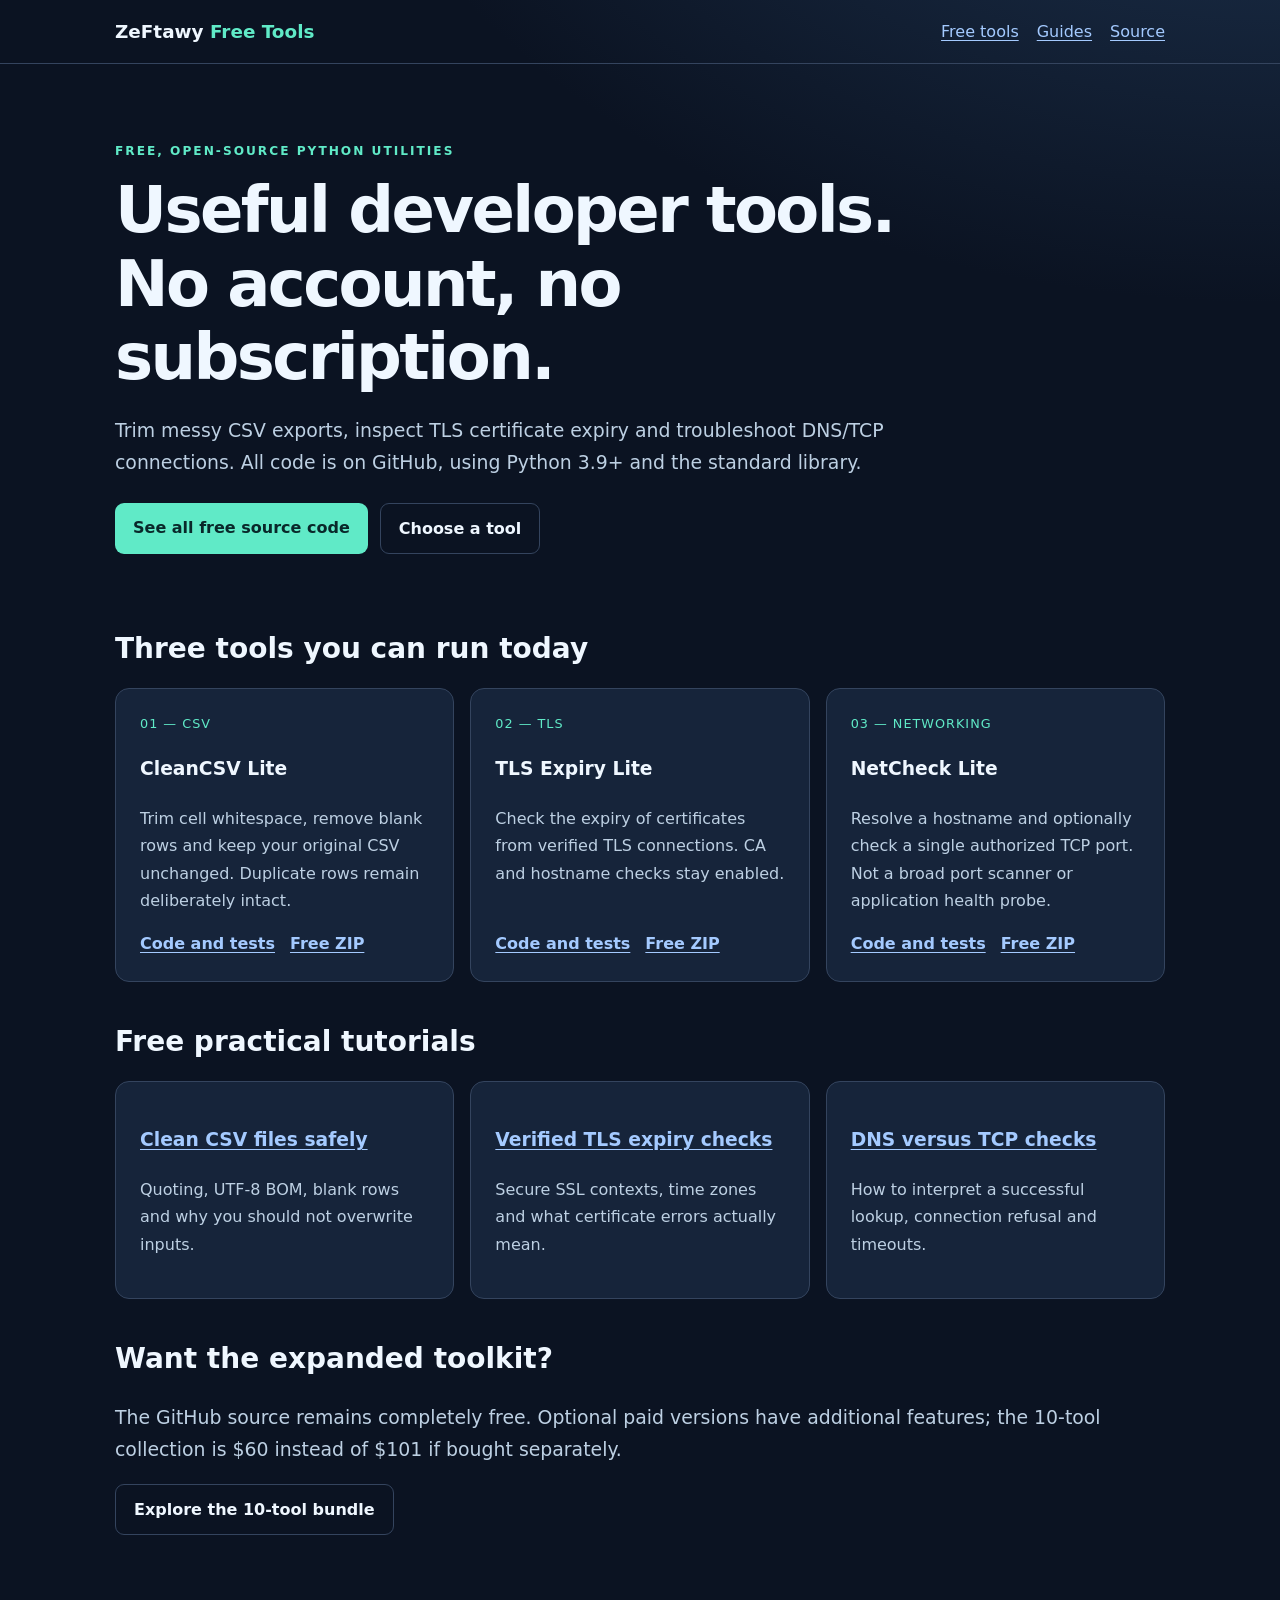
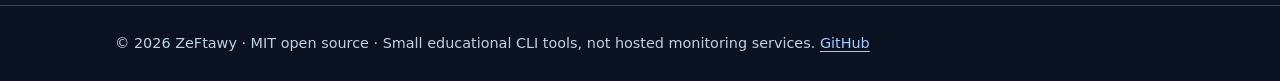
==== docs/index.html @ bc333ef1 "Add developer tutorials and GitHub Pages-ready tool showcase" ====
<!doctype html><html lang="en"><head><meta charset="utf-8"><meta name="viewport" content="width=device-width,initial-scale=1"><title>Free Python Tools — CSV Cleaner, TLS Expiry Checker, DNS TCP Diagnostics</title><meta name="description" content="Three fully free open-source Python command-line tools. CSV cleanup, verified TLS expiry and DNS/TCP diagnostics, no registration required."><meta name="robots" content="index,follow"><link rel="canonical" href="https://karimzeftawy.github.io/zeftawy-free-tools/"><link rel="stylesheet" href="styles.css"><meta property="og:title" content="Free Python Tools — CSV Cleaner, TLS Expiry Checker, DNS TCP Diagnostics"><meta property="og:description" content="Three fully free open-source Python command-line tools. CSV cleanup, verified TLS expiry and DNS/TCP diagnostics, no registration required."></head><body><header class="top"><div class="wrap"><a href="./" class="brand">ZeFtawy <span>Free Tools</span></a><nav><a href="./#tools">Free tools</a><a href="./#guides">Guides</a><a href="https://github.com/karimzeftawy/zeftawy-free-tools">Source</a></nav></div></header><main class="wrap">
<div class="hero"><p class="eyebrow">Free, open-source Python utilities</p><h1>Useful developer tools. No account, no subscription.</h1><p class="lead">Trim messy CSV exports, inspect TLS certificate expiry and troubleshoot DNS/TCP connections. All code is on GitHub, using Python 3.9+ and the standard library.</p><div class="buttons"><a class="button" href="https://github.com/karimzeftawy/zeftawy-free-tools">See all free source code</a><a class="button alt" href="#tools">Choose a tool</a></div></div>
<section id="tools"><h2>Three tools you can run today</h2><div class="cards">
<div class="card"><div class="label">01 — CSV</div><h3>CleanCSV Lite</h3><p>Trim cell whitespace, remove blank rows and keep your original CSV unchanged. Duplicate rows remain deliberately intact.</p><div class="links"><a href="https://github.com/karimzeftawy/zeftawy-free-tools/tree/main/cleancsv-lite">Code and tests</a><a href="https://zeftawy.gumroad.com/l/rwsbgq?utm_source=github_pages&amp;utm_medium=landing&amp;utm_campaign=free_tools">Free ZIP</a></div></div>
<div class="card"><div class="label">02 — TLS</div><h3>TLS Expiry Lite</h3><p>Check the expiry of certificates from verified TLS connections. CA and hostname checks stay enabled.</p><div class="links"><a href="https://github.com/karimzeftawy/zeftawy-free-tools/tree/main/tls-expiry-lite">Code and tests</a><a href="https://zeftawy.gumroad.com/l/vuiwlv?utm_source=github_pages&amp;utm_medium=landing&amp;utm_campaign=free_tools">Free ZIP</a></div></div>
<div class="card"><div class="label">03 — Networking</div><h3>NetCheck Lite</h3><p>Resolve a hostname and optionally check a single authorized TCP port. Not a broad port scanner or application health probe.</p><div class="links"><a href="https://github.com/karimzeftawy/zeftawy-free-tools/tree/main/netcheck-lite">Code and tests</a><a href="https://zeftawy.gumroad.com/l/tkdxcl?utm_source=github_pages&amp;utm_medium=landing&amp;utm_campaign=free_tools">Free ZIP</a></div></div>
</div></section>
<section id="guides"><h2>Free practical tutorials</h2><div class="cards">
<div class="card"><h3><a href="csv-cleaning.html">Clean CSV files safely</a></h3><p>Quoting, UTF-8 BOM, blank rows and why you should not overwrite inputs.</p></div>
<div class="card"><h3><a href="tls-expiry.html">Verified TLS expiry checks</a></h3><p>Secure SSL contexts, time zones and what certificate errors actually mean.</p></div>
<div class="card"><h3><a href="network-checks.html">DNS versus TCP checks</a></h3><p>How to interpret a successful lookup, connection refusal and timeouts.</p></div>
</div></section>
<section><h2>Want the expanded toolkit?</h2><p class="lead">The GitHub source remains completely free. Optional paid versions have additional features; the 10-tool collection is $60 instead of $101 if bought separately.</p><a class="button alt" href="https://zeftawy.gumroad.com/l/npjmye?utm_source=github_pages&amp;utm_medium=landing&amp;utm_campaign=toolkit">Explore the 10-tool bundle</a></section></main><footer><div class="wrap">© 2026 ZeFtawy · MIT open source · Small educational CLI tools, not hosted monitoring services. <a href="https://github.com/karimzeftawy/zeftawy-free-tools">GitHub</a></div></footer></body></html>
---- docs/styles.css ----
:root{color-scheme:dark;--bg:#0b1322;--panel:#16243a;--text:#eff7ff;--muted:#bdd0e3;--edge:#34445e;--mint:#60eac7;--link:#a4caff}*{box-sizing:border-box}html{scroll-behavior:smooth}body{margin:0;background:radial-gradient(75vw 50vw at 100% -20%,#213958,transparent),var(--bg);color:var(--text);font:16px/1.7 system-ui,Arial,sans-serif}a{color:var(--link);text-underline-offset:3px}a:hover{color:var(--mint)}.wrap{max-width:1050px;width:92%;margin:auto}.top{border-bottom:1px solid var(--edge)}.top .wrap{display:flex;align-items:center;justify-content:space-between;flex-wrap:wrap;gap:15px;padding:16px 0}.brand{font-weight:850;font-size:1.15rem;color:var(--text);text-decoration:none}.brand span{color:var(--mint)}nav{display:flex;flex-wrap:wrap;gap:18px}main{padding:30px 0 70px}.hero{padding:35px 0;max-width:800px}.eyebrow{color:var(--mint);font-weight:800;text-transform:uppercase;letter-spacing:2px;font-size:.76rem}h1{font-size:clamp(2.4rem,5vw,4.3rem);line-height:1.15;letter-spacing:-.04em;margin:10px 0}h2{font-size:1.75rem;margin:15px 0}.lead{font-size:1.18rem;color:var(--muted)}.buttons{display:flex;gap:12px;flex-wrap:wrap;margin-top:25px}.button{display:inline-block;text-decoration:none;background:var(--mint);color:#09282a;border-radius:9px;padding:11px 18px;font-weight:800}.button.alt{background:transparent;color:var(--text);border:1px solid var(--edge)}.cards{display:grid;grid-template-columns:repeat(auto-fit,minmax(240px,1fr));gap:16px}.card,.article{background:var(--panel);border:1px solid var(--edge);border-radius:14px;padding:24px}.card{display:flex;flex-direction:column}.card p{color:var(--muted);flex:1}.links{display:flex;gap:15px;flex-wrap:wrap;font-weight:700}.label{color:var(--mint);text-transform:uppercase;font-size:.8rem;letter-spacing:1px}.article{max-width:790px}.article h1{font-size:clamp(2rem,4vw,3rem)}section{margin-top:36px}h3{margin-bottom:4px}pre{white-space:pre;overflow:auto;background:#08101d;padding:18px;border:1px solid var(--edge);border-radius:9px;color:#d3e7ef;font-size:.88rem;line-height:1.65}code{font-family:ui-monospace,Consolas,monospace}p code,li code{padding:1px 4px;background:#263951;border-radius:3px}.note{border-left:4px solid var(--mint);padding:12px 17px;background:#193149;margin:20px 0}.muted{color:var(--muted)}footer{border-top:1px solid var(--edge);color:var(--muted);padding:25px 0;font-size:.9rem}@media(prefers-reduced-motion:reduce){html{scroll-behavior:auto}}
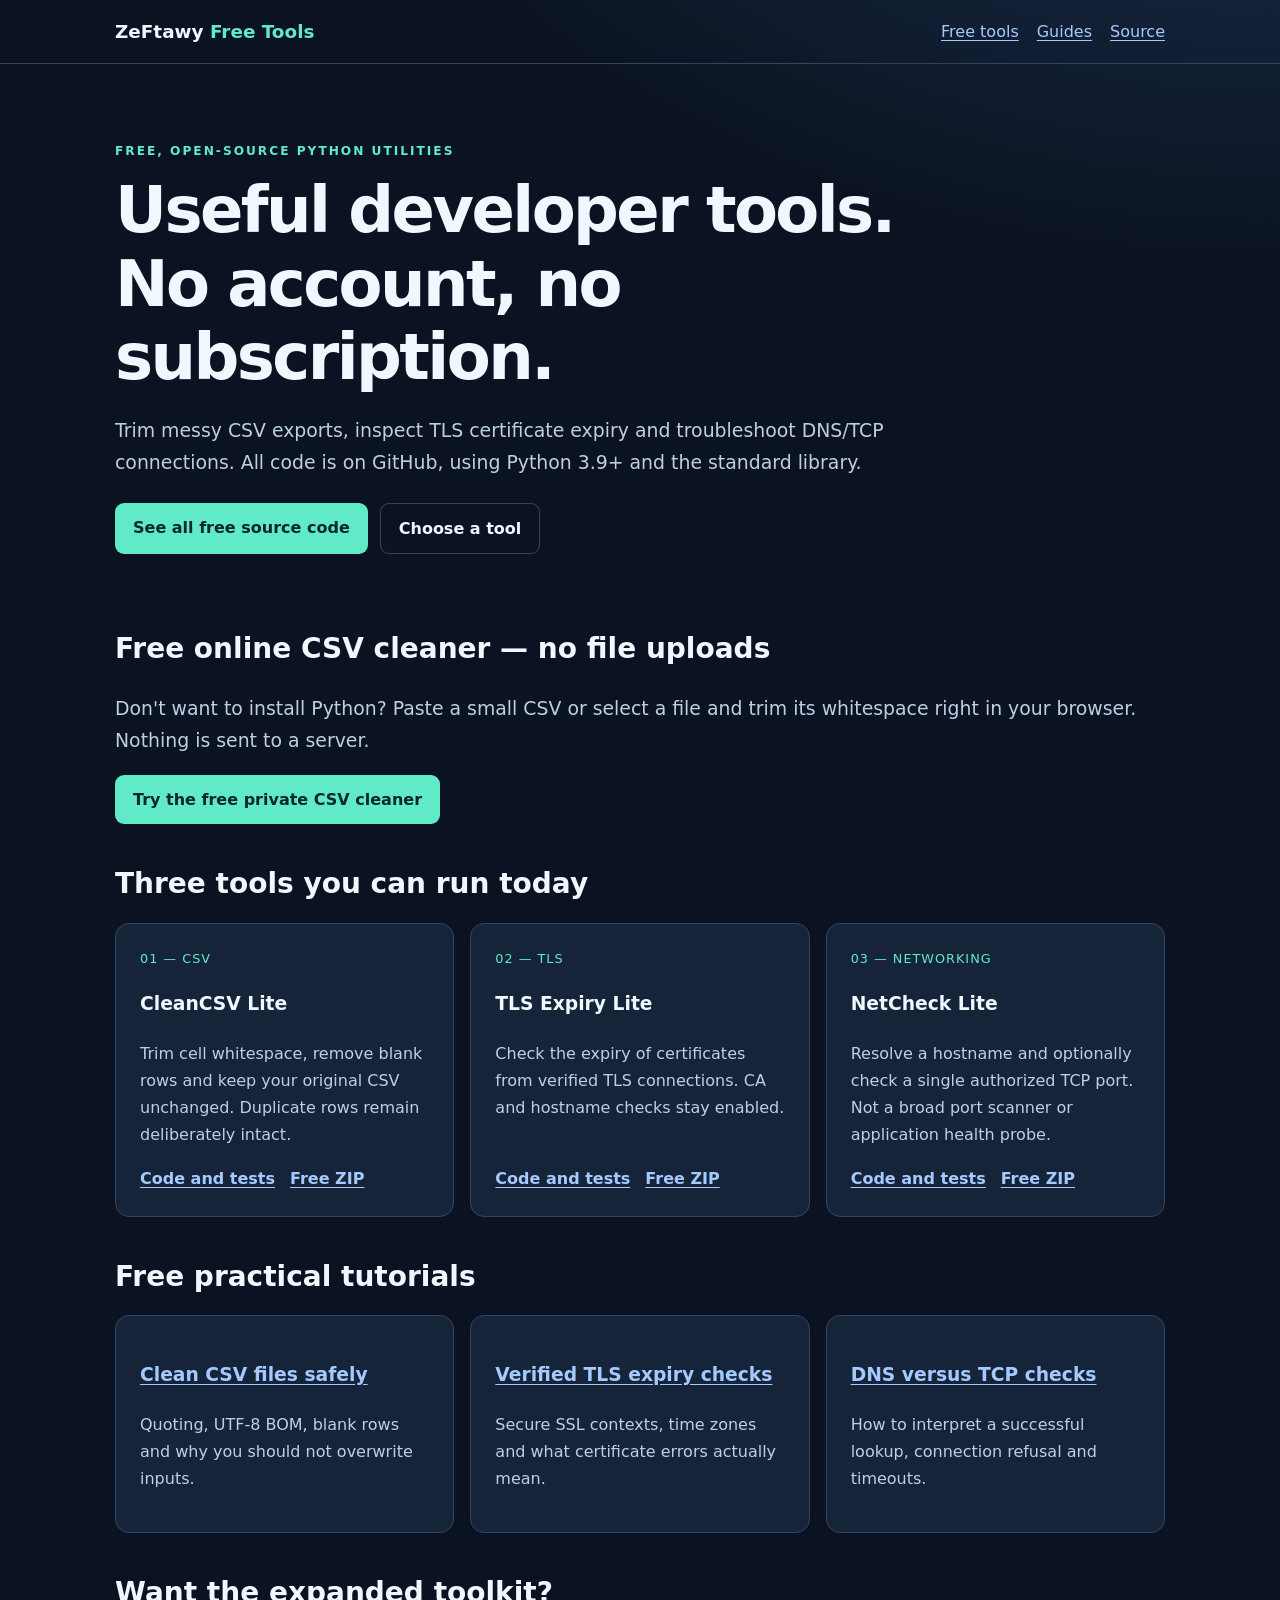
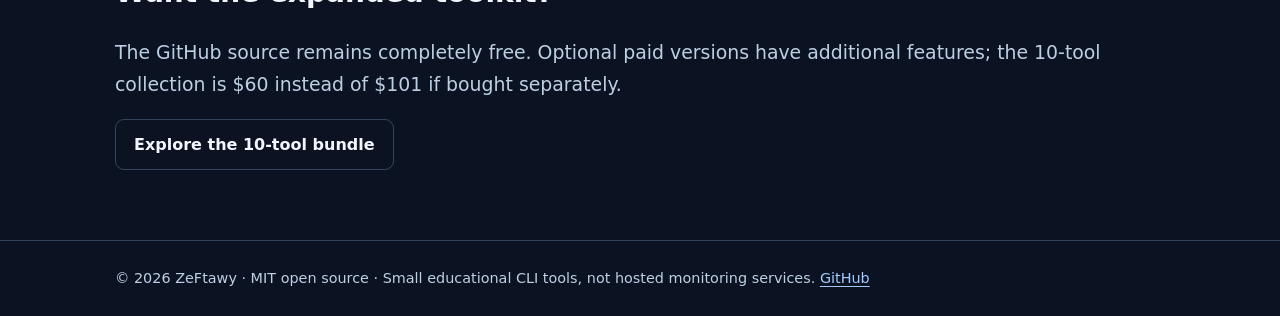
==== commit 2038dd89: "Launch private browser CSV cleaner with sample data and SEO landing links" ====
--- a/docs/index.html
+++ b/docs/index.html
@@ -1,5 +1,6 @@
 <!doctype html><html lang="en"><head><meta charset="utf-8"><meta name="viewport" content="width=device-width,initial-scale=1"><title>Free Python Tools — CSV Cleaner, TLS Expiry Checker, DNS TCP Diagnostics</title><meta name="description" content="Three fully free open-source Python command-line tools. CSV cleanup, verified TLS expiry and DNS/TCP diagnostics, no registration required."><meta name="robots" content="index,follow"><link rel="canonical" href="https://karimzeftawy.github.io/zeftawy-free-tools/"><link rel="stylesheet" href="styles.css"><meta property="og:title" content="Free Python Tools — CSV Cleaner, TLS Expiry Checker, DNS TCP Diagnostics"><meta property="og:description" content="Three fully free open-source Python command-line tools. CSV cleanup, verified TLS expiry and DNS/TCP diagnostics, no registration required."></head><body><header class="top"><div class="wrap"><a href="./" class="brand">ZeFtawy <span>Free Tools</span></a><nav><a href="./#tools">Free tools</a><a href="./#guides">Guides</a><a href="https://github.com/karimzeftawy/zeftawy-free-tools">Source</a></nav></div></header><main class="wrap">
 <div class="hero"><p class="eyebrow">Free, open-source Python utilities</p><h1>Useful developer tools. No account, no subscription.</h1><p class="lead">Trim messy CSV exports, inspect TLS certificate expiry and troubleshoot DNS/TCP connections. All code is on GitHub, using Python 3.9+ and the standard library.</p><div class="buttons"><a class="button" href="https://github.com/karimzeftawy/zeftawy-free-tools">See all free source code</a><a class="button alt" href="#tools">Choose a tool</a></div></div>
+<section id="online-tool"><h2>Free online CSV cleaner — no file uploads</h2><p class="lead">Don't want to install Python? Paste a small CSV or select a file and trim its whitespace right in your browser. Nothing is sent to a server.</p><p><a class="button" href="csv-cleaner.html">Try the free private CSV cleaner</a></p></section>
 <section id="tools"><h2>Three tools you can run today</h2><div class="cards">
 <div class="card"><div class="label">01 — CSV</div><h3>CleanCSV Lite</h3><p>Trim cell whitespace, remove blank rows and keep your original CSV unchanged. Duplicate rows remain deliberately intact.</p><div class="links"><a href="https://github.com/karimzeftawy/zeftawy-free-tools/tree/main/cleancsv-lite">Code and tests</a><a href="https://zeftawy.gumroad.com/l/rwsbgq?utm_source=github_pages&amp;utm_medium=landing&amp;utm_campaign=free_tools">Free ZIP</a></div></div>
 <div class="card"><div class="label">02 — TLS</div><h3>TLS Expiry Lite</h3><p>Check the expiry of certificates from verified TLS connections. CA and hostname checks stay enabled.</p><div class="links"><a href="https://github.com/karimzeftawy/zeftawy-free-tools/tree/main/tls-expiry-lite">Code and tests</a><a href="https://zeftawy.gumroad.com/l/vuiwlv?utm_source=github_pages&amp;utm_medium=landing&amp;utm_campaign=free_tools">Free ZIP</a></div></div>
--- a/docs/styles.css
+++ b/docs/styles.css
@@ -1 +1,2 @@
-:root{color-scheme:dark;--bg:#0b1322;--panel:#16243a;--text:#eff7ff;--muted:#bdd0e3;--edge:#34445e;--mint:#60eac7;--link:#a4caff}*{box-sizing:border-box}html{scroll-behavior:smooth}body{margin:0;background:radial-gradient(75vw 50vw at 100% -20%,#213958,transparent),var(--bg);color:var(--text);font:16px/1.7 system-ui,Arial,sans-serif}a{color:var(--link);text-underline-offset:3px}a:hover{color:var(--mint)}.wrap{max-width:1050px;width:92%;margin:auto}.top{border-bottom:1px solid var(--edge)}.top .wrap{display:flex;align-items:center;justify-content:space-between;flex-wrap:wrap;gap:15px;padding:16px 0}.brand{font-weight:850;font-size:1.15rem;color:var(--text);text-decoration:none}.brand span{color:var(--mint)}nav{display:flex;flex-wrap:wrap;gap:18px}main{padding:30px 0 70px}.hero{padding:35px 0;max-width:800px}.eyebrow{color:var(--mint);font-weight:800;text-transform:uppercase;letter-spacing:2px;font-size:.76rem}h1{font-size:clamp(2.4rem,5vw,4.3rem);line-height:1.15;letter-spacing:-.04em;margin:10px 0}h2{font-size:1.75rem;margin:15px 0}.lead{font-size:1.18rem;color:var(--muted)}.buttons{display:flex;gap:12px;flex-wrap:wrap;margin-top:25px}.button{display:inline-block;text-decoration:none;background:var(--mint);color:#09282a;border-radius:9px;padding:11px 18px;font-weight:800}.button.alt{background:transparent;color:var(--text);border:1px solid var(--edge)}.cards{display:grid;grid-template-columns:repeat(auto-fit,minmax(240px,1fr));gap:16px}.card,.article{background:var(--panel);border:1px solid var(--edge);border-radius:14px;padding:24px}.card{display:flex;flex-direction:column}.card p{color:var(--muted);flex:1}.links{display:flex;gap:15px;flex-wrap:wrap;font-weight:700}.label{color:var(--mint);text-transform:uppercase;font-size:.8rem;letter-spacing:1px}.article{max-width:790px}.article h1{font-size:clamp(2rem,4vw,3rem)}section{margin-top:36px}h3{margin-bottom:4px}pre{white-space:pre;overflow:auto;background:#08101d;padding:18px;border:1px solid var(--edge);border-radius:9px;color:#d3e7ef;font-size:.88rem;line-height:1.65}code{font-family:ui-monospace,Consolas,monospace}p code,li code{padding:1px 4px;background:#263951;border-radius:3px}.note{border-left:4px solid var(--mint);padding:12px 17px;background:#193149;margin:20px 0}.muted{color:var(--muted)}footer{border-top:1px solid var(--edge);color:var(--muted);padding:25px 0;font-size:.9rem}@media(prefers-reduced-motion:reduce){html{scroll-behavior:auto}}+:root{color-scheme:dark;--bg:#0b1322;--panel:#16243a;--text:#eff7ff;--muted:#bdd0e3;--edge:#34445e;--mint:#60eac7;--link:#a4caff}*{box-sizing:border-box}html{scroll-behavior:smooth}body{margin:0;background:radial-gradient(75vw 50vw at 100% -20%,#213958,transparent),var(--bg);color:var(--text);font:16px/1.7 system-ui,Arial,sans-serif}a{color:var(--link);text-underline-offset:3px}a:hover{color:var(--mint)}.wrap{max-width:1050px;width:92%;margin:auto}.top{border-bottom:1px solid var(--edge)}.top .wrap{display:flex;align-items:center;justify-content:space-between;flex-wrap:wrap;gap:15px;padding:16px 0}.brand{font-weight:850;font-size:1.15rem;color:var(--text);text-decoration:none}.brand span{color:var(--mint)}nav{display:flex;flex-wrap:wrap;gap:18px}main{padding:30px 0 70px}.hero{padding:35px 0;max-width:800px}.eyebrow{color:var(--mint);font-weight:800;text-transform:uppercase;letter-spacing:2px;font-size:.76rem}h1{font-size:clamp(2.4rem,5vw,4.3rem);line-height:1.15;letter-spacing:-.04em;margin:10px 0}h2{font-size:1.75rem;margin:15px 0}.lead{font-size:1.18rem;color:var(--muted)}.buttons{display:flex;gap:12px;flex-wrap:wrap;margin-top:25px}.button{display:inline-block;text-decoration:none;background:var(--mint);color:#09282a;border-radius:9px;padding:11px 18px;font-weight:800}.button.alt{background:transparent;color:var(--text);border:1px solid var(--edge)}.cards{display:grid;grid-template-columns:repeat(auto-fit,minmax(240px,1fr));gap:16px}.card,.article{background:var(--panel);border:1px solid var(--edge);border-radius:14px;padding:24px}.card{display:flex;flex-direction:column}.card p{color:var(--muted);flex:1}.links{display:flex;gap:15px;flex-wrap:wrap;font-weight:700}.label{color:var(--mint);text-transform:uppercase;font-size:.8rem;letter-spacing:1px}.article{max-width:790px}.article h1{font-size:clamp(2rem,4vw,3rem)}section{margin-top:36px}h3{margin-bottom:4px}pre{white-space:pre;overflow:auto;background:#08101d;padding:18px;border:1px solid var(--edge);border-radius:9px;color:#d3e7ef;font-size:.88rem;line-height:1.65}code{font-family:ui-monospace,Consolas,monospace}p code,li code{padding:1px 4px;background:#263951;border-radius:3px}.note{border-left:4px solid var(--mint);padding:12px 17px;background:#193149;margin:20px 0}.muted{color:var(--muted)}footer{border-top:1px solid var(--edge);color:var(--muted);padding:25px 0;font-size:.9rem}@media(prefers-reduced-motion:reduce){html{scroll-behavior:auto}}
+#csv-text{width:100%;max-width:100%;min-height:180px;resize:vertical;padding:13px;background:#08101d;border:1px solid var(--edge);border-radius:8px;color:var(--text);font:14px/1.5 ui-monospace,Consolas,monospace}#csv-file{max-width:100%;margin:12px 0;padding:10px 0;color:var(--muted)}button.button{border:none;cursor:pointer;font-size:1rem}button.button.alt{border:1px solid var(--edge)}button:disabled{opacity:.45;cursor:not-allowed}#csv-status{font-weight:650;color:var(--mint)}#csv-preview{white-space:pre-wrap;overflow-wrap:anywhere;min-height:55px}label{font-weight:700}.article+.article{margin-top:30px}
